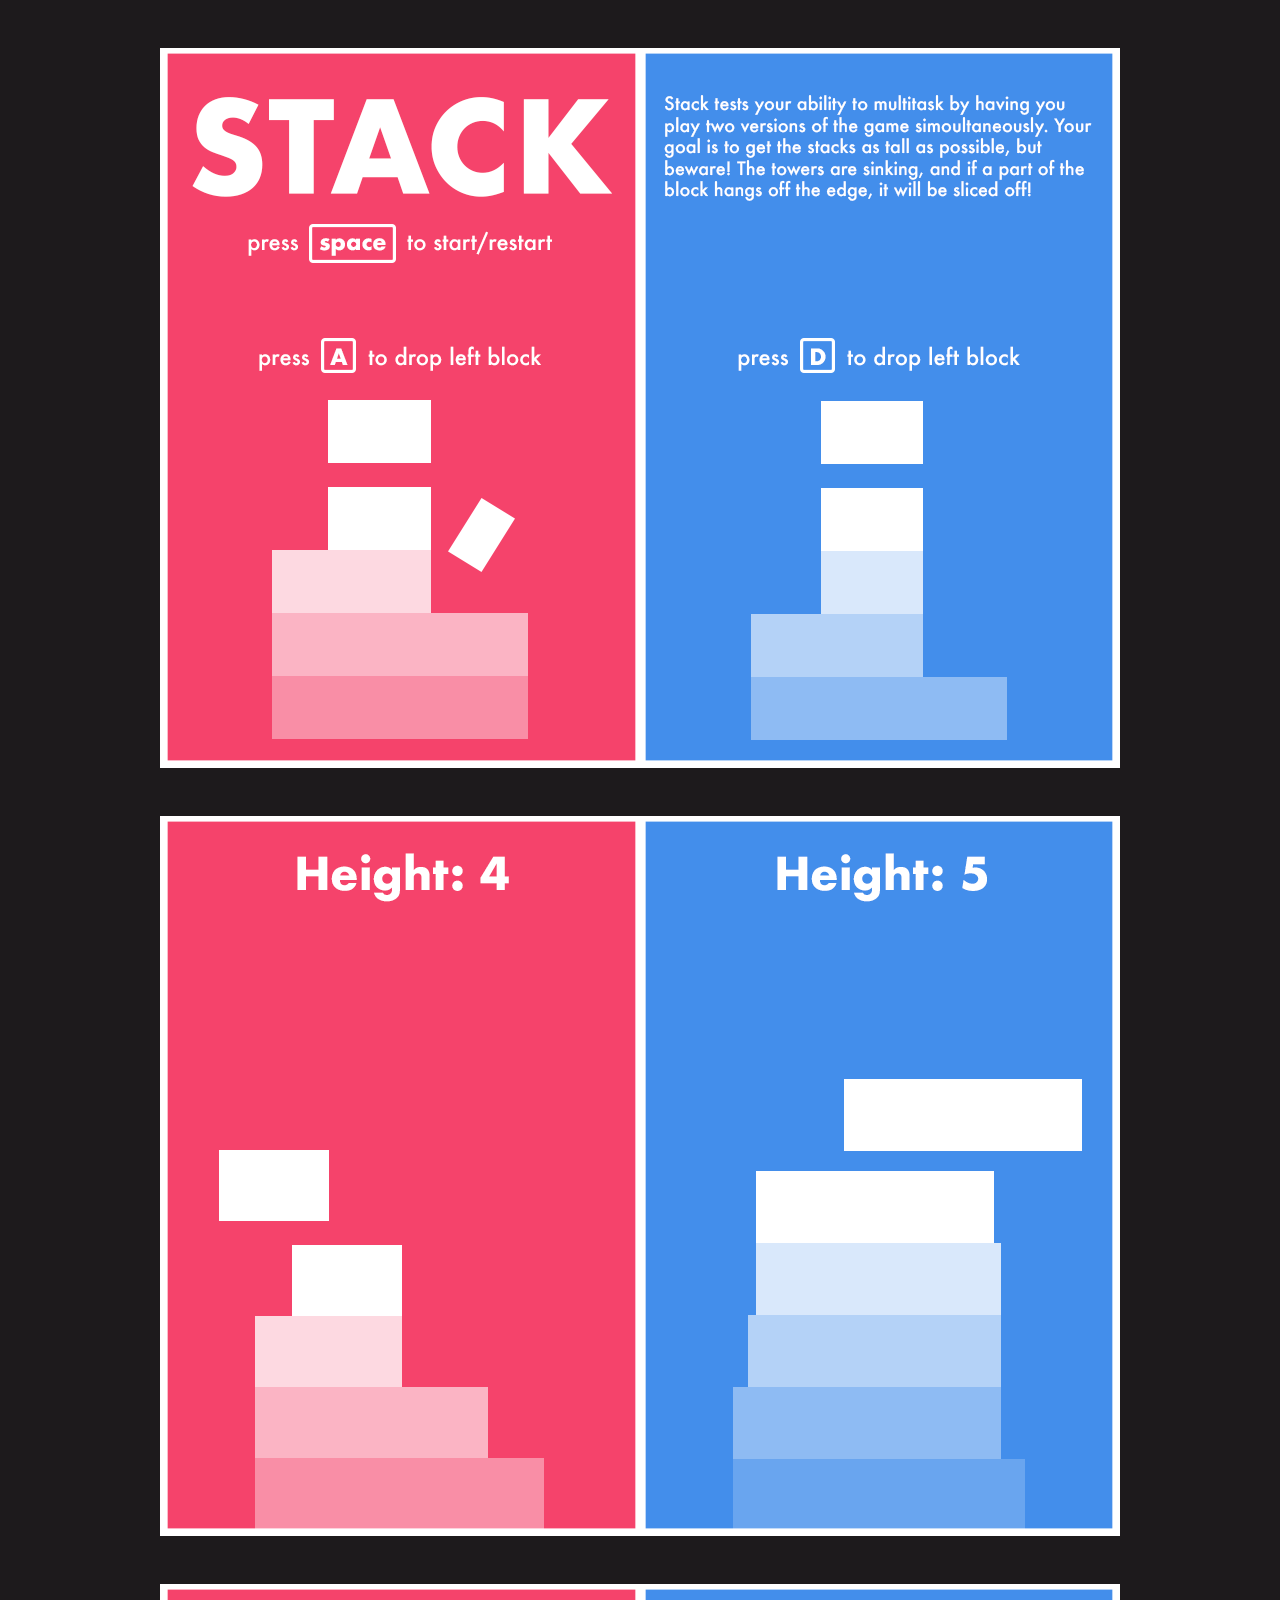
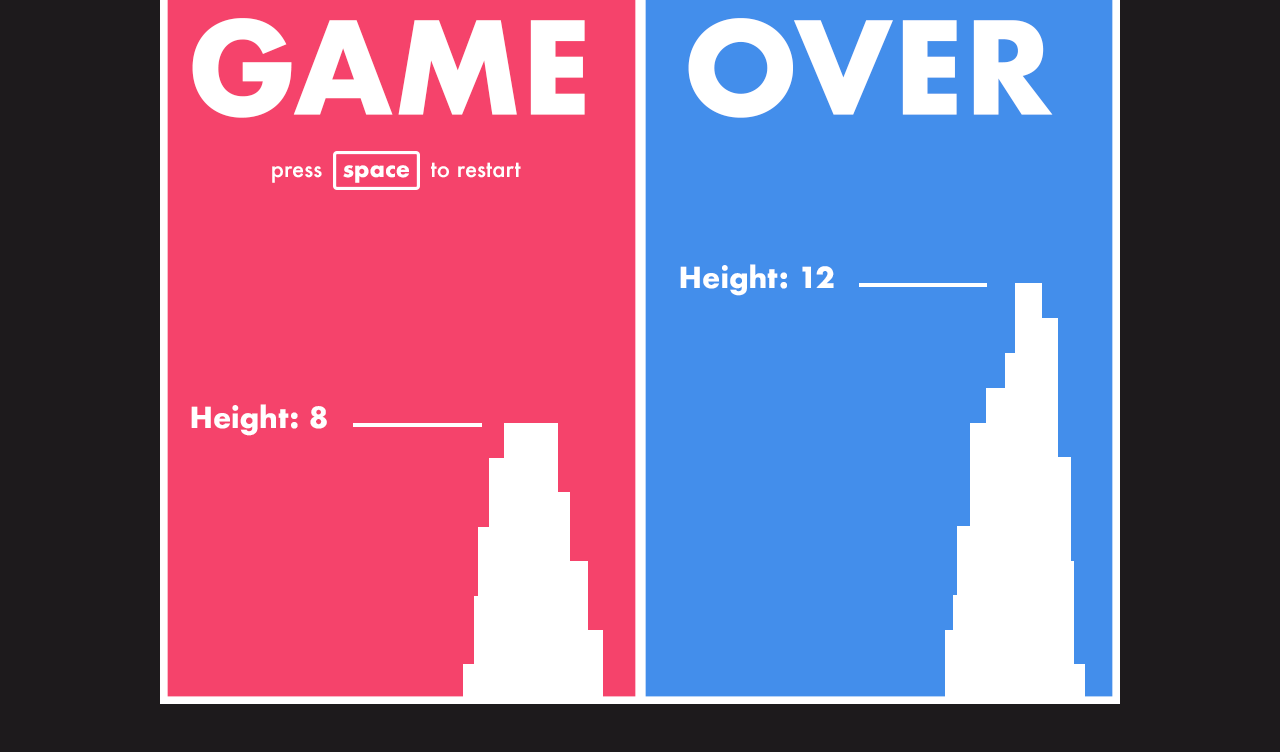
==== hwk02/index.html @ 6a82dc0b "hwk02 finished" ====
<!DOCTYPE html>
<html lang="en">

<head>
	<meta charset="UTF-8">
	<meta name="viewport" content="width=device-width, initial-scale=1.0">
	<meta http-equiv="X-UA-Compatible" content="ie=edge">
	<title>Clay Tercek HWK02</title>
	<style>
		body {
			background-color: #1d1a1c;
		}

		img {
			display: block;
			margin: 3rem auto;
		}
	</style>
</head>

<body>
	<img src="intro.png" alt="intro">
	<img src="game.png" alt="game">
	<img src="lose.png" alt="lose">
</body>

</html>
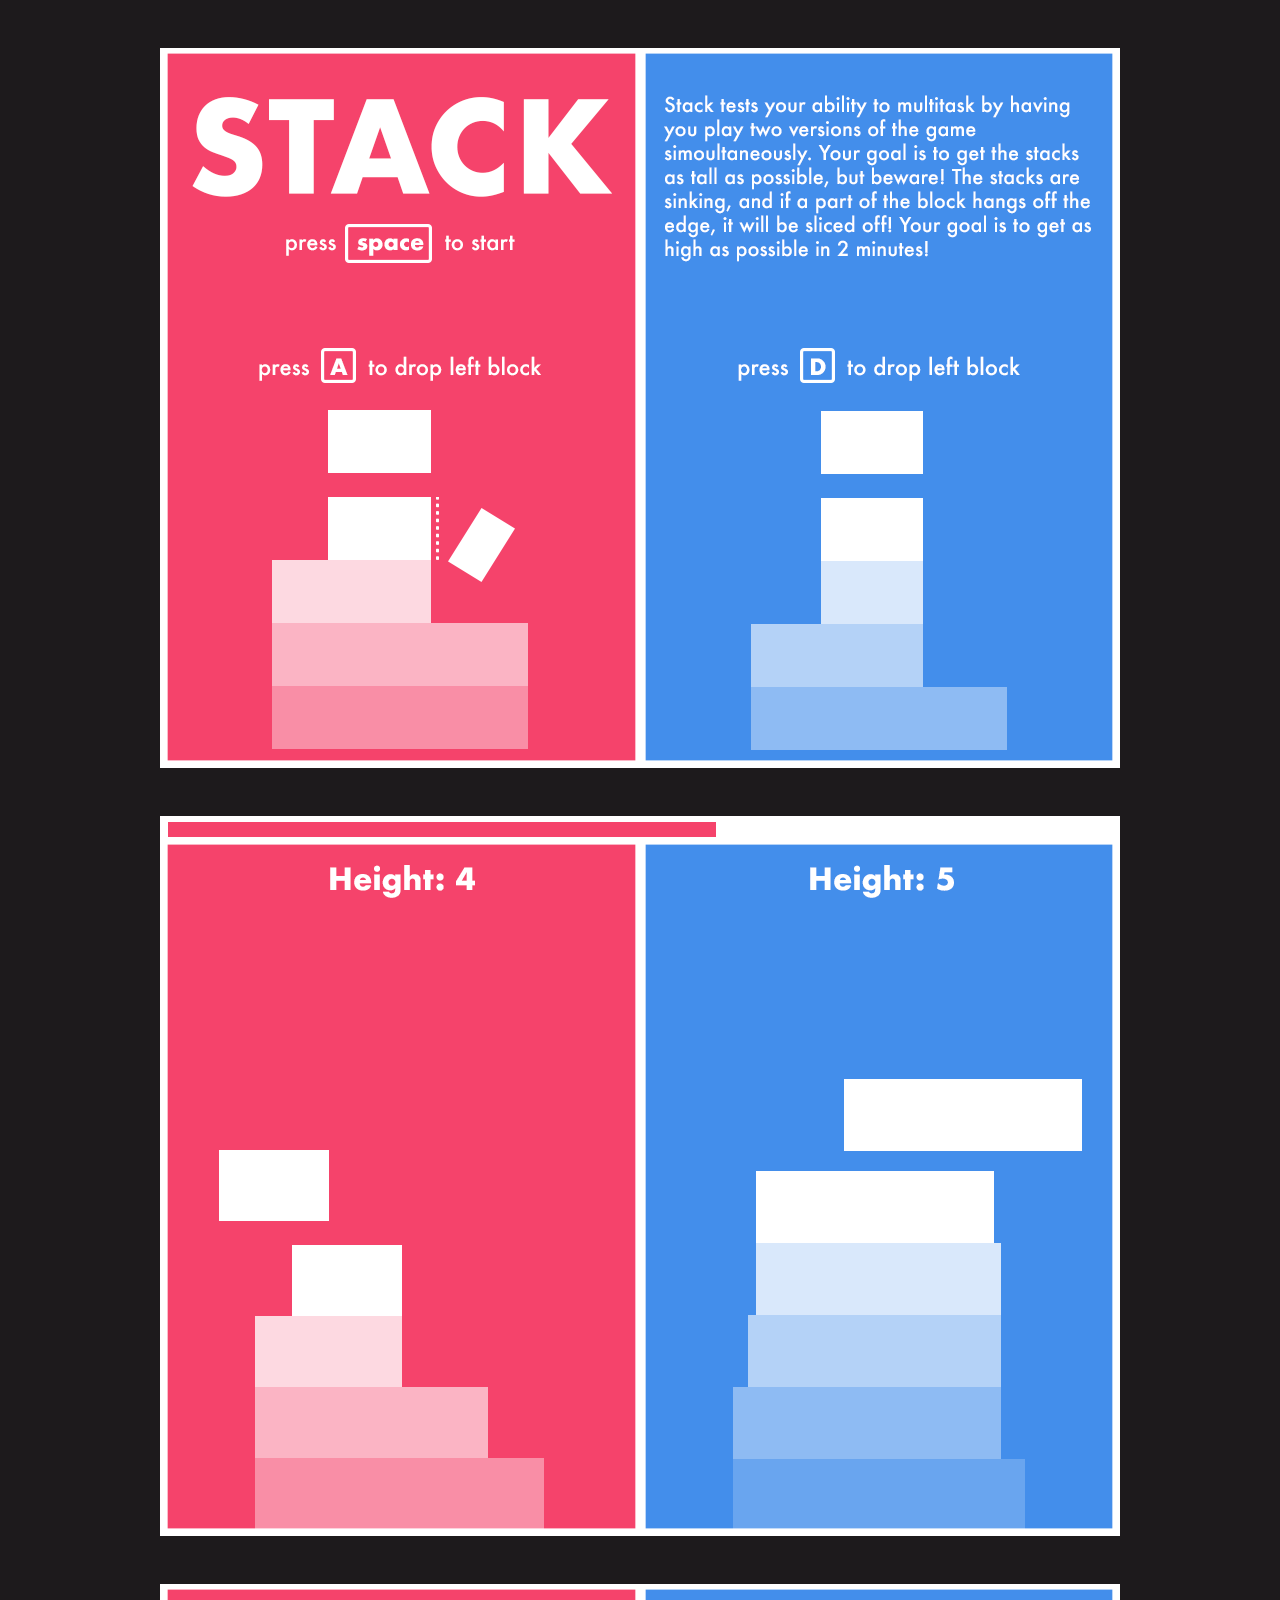
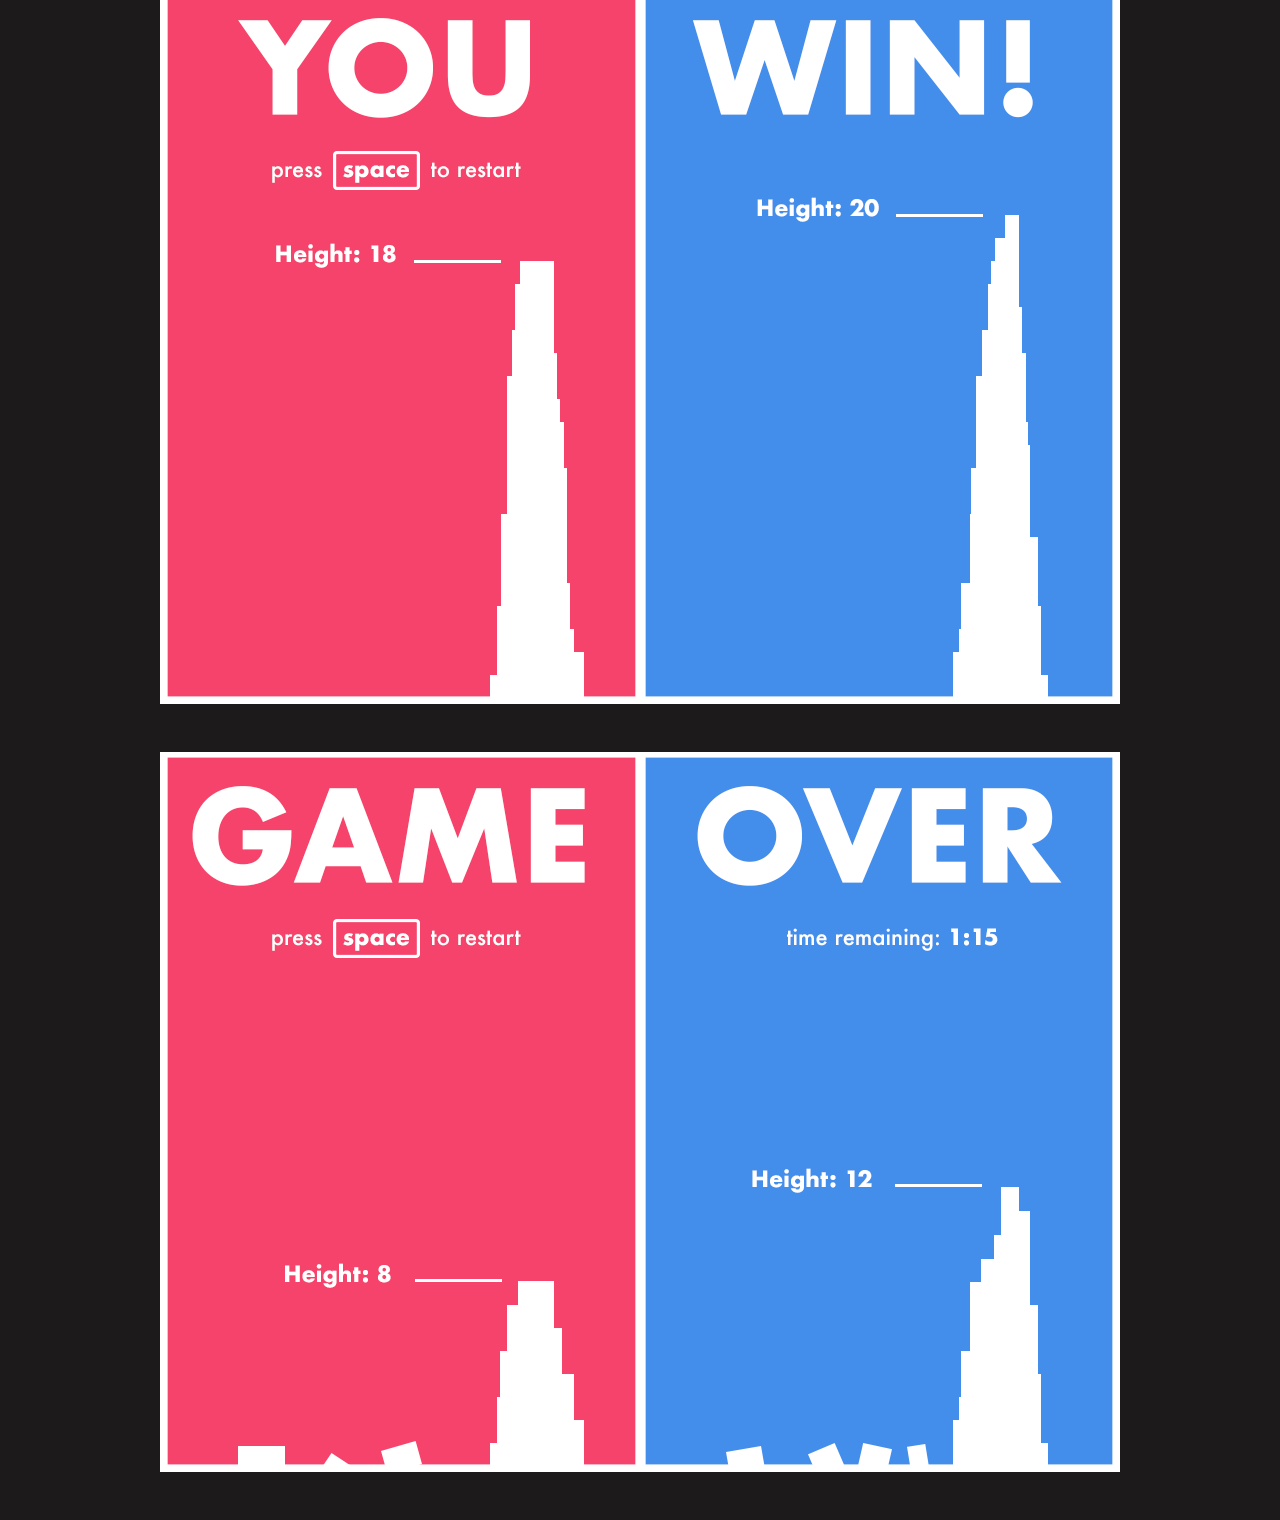
==== commit c5d35b1f: "updated hw02" ====
--- a/hwk02/index.html
+++ b/hwk02/index.html
@@ -21,7 +21,8 @@
 <body>
 	<img src="intro.png" alt="intro">
 	<img src="game.png" alt="game">
+	<img src="win.png" alt="win">
 	<img src="lose.png" alt="lose">
 </body>
 
-</html>+</html>
